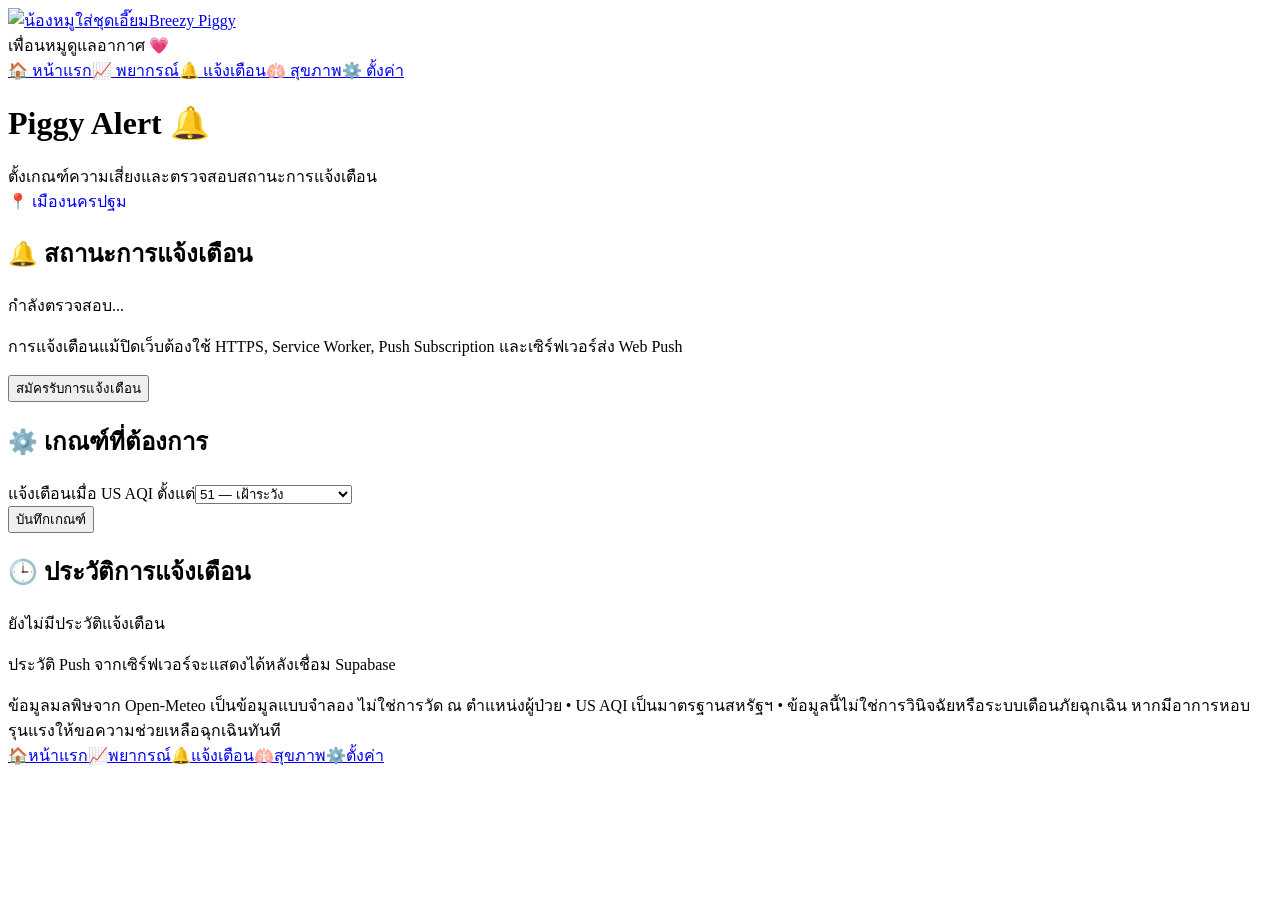
==== alerts.html @ 4f2bb0a8 "Add files via upload" ====
<!doctype html><html lang="th"><head><meta charset="utf-8"><meta name="viewport" content="width=device-width,initial-scale=1"><meta name="theme-color" content="#ffe3ef"><title>Piggy Alert 🔔 | Breezy Piggy</title><link rel="stylesheet" href="css/style.css"><link rel="manifest" href="manifest.json"></head><body data-page="alerts.html"><div class="shell"><aside class="sidebar"><a class="brand" href="index.html"><img src="assets/piggy.svg" alt="น้องหมูใส่ชุดเอี๊ยม">Breezy Piggy</a><div class="tagline">เพื่อนหมูดูแลอากาศ 💗</div><nav class="nav"><a class="" href="index.html">🏠 หน้าแรก</a><a class="" href="forecast.html">📈 พยากรณ์</a><a class="active" href="alerts.html">🔔 แจ้งเตือน</a><a class="" href="health.html">🫁 สุขภาพ</a><a class="" href="settings.html">⚙️ ตั้งค่า</a></nav></aside><main class="main"><header class="top"><div><h1>Piggy Alert 🔔</h1><div class="sub">ตั้งเกณฑ์ความเสี่ยงและตรวจสอบสถานะการแจ้งเตือน</div></div><a class="btn secondary" href="settings.html" style="text-decoration:none">📍 <span class="district-name">เมืองนครปฐม</span></a></header><div class="grid"><section class="card"><h2>🔔 สถานะการแจ้งเตือน</h2><div id="push-status" class="advice">กำลังตรวจสอบ...</div><p class="muted">การแจ้งเตือนแม้ปิดเว็บต้องใช้ HTTPS, Service Worker, Push Subscription และเซิร์ฟเวอร์ส่ง Web Push</p><button id="subscribe" class="btn">สมัครรับการแจ้งเตือน</button><p id="subscribe-message" class="muted"></p></section><section class="card"><h2>⚙️ เกณฑ์ที่ต้องการ</h2><div class="field"><label for="threshold">แจ้งเตือนเมื่อ US AQI ตั้งแต่</label><select id="threshold"><option value="51">51 — เฝ้าระวัง</option><option value="101">101 — กระทบกลุ่มเสี่ยง</option><option value="151">151 — ไม่ดีต่อสุขภาพ</option></select></div><button id="save-alert" class="btn">บันทึกเกณฑ์</button><p id="alert-message" class="muted"></p></section><section class="card full"><h2>🕒 ประวัติการแจ้งเตือน</h2><div id="alert-history" class="muted">ยังไม่มีประวัติแจ้งเตือน</div><p class="muted">ประวัติ Push จากเซิร์ฟเวอร์จะแสดงได้หลังเชื่อม Supabase</p></section></div><footer class="footer">ข้อมูลมลพิษจาก Open-Meteo เป็นข้อมูลแบบจำลอง ไม่ใช่การวัด ณ ตำแหน่งผู้ป่วย • US AQI เป็นมาตรฐานสหรัฐฯ • ข้อมูลนี้ไม่ใช่การวินิจฉัยหรือระบบเตือนภัยฉุกเฉิน หากมีอาการหอบรุนแรงให้ขอความช่วยเหลือฉุกเฉินทันที</footer></main></div><nav class="bottom"><a class="" href="index.html"><span>🏠</span>หน้าแรก</a><a class="" href="forecast.html"><span>📈</span>พยากรณ์</a><a class="active" href="alerts.html"><span>🔔</span>แจ้งเตือน</a><a class="" href="health.html"><span>🫁</span>สุขภาพ</a><a class="" href="settings.html"><span>⚙️</span>ตั้งค่า</a></nav><script src="js/api.js"></script><script src="js/app.js"></script></body></html>
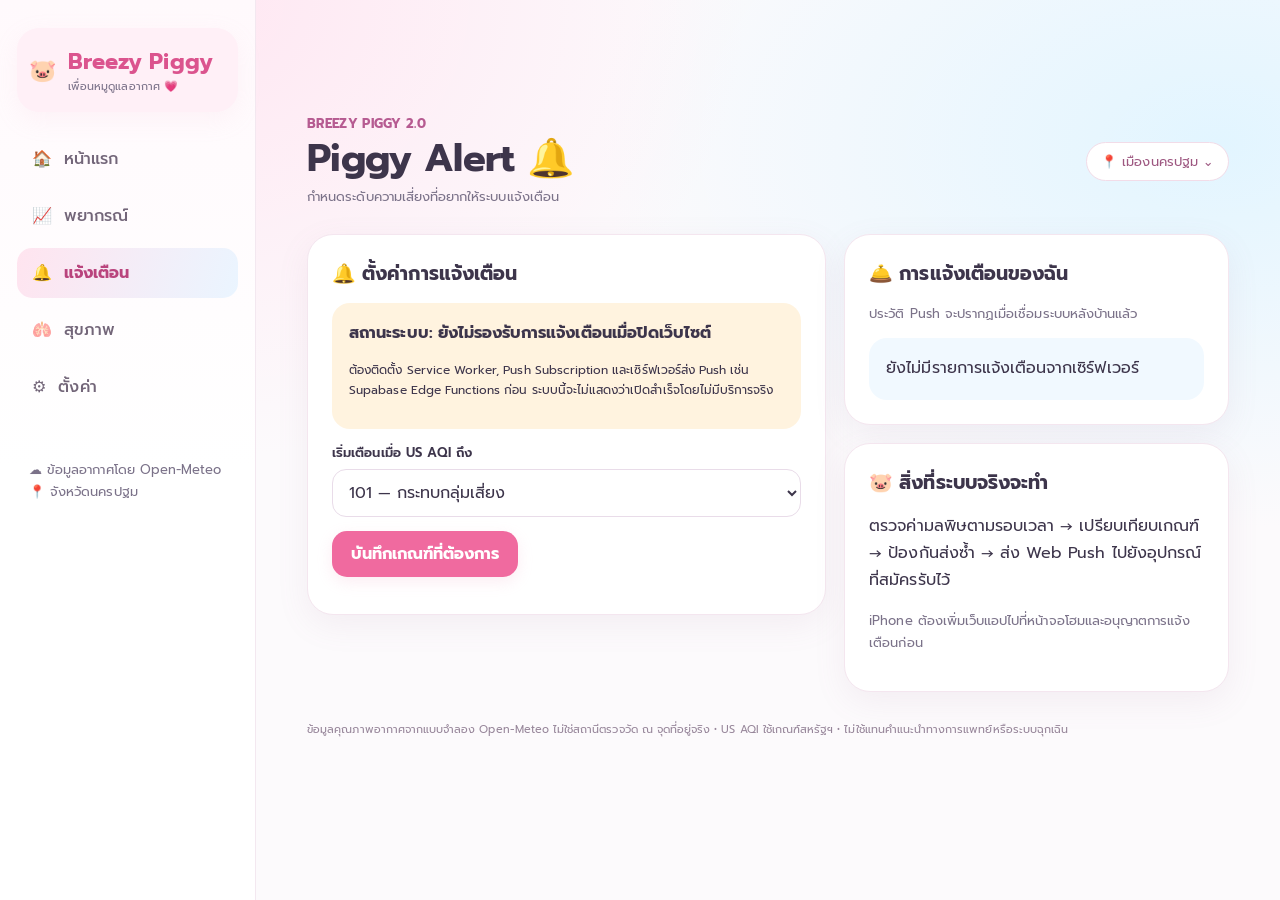
==== commit 972d3d03: "Add files via upload" ====
--- a/alerts.html
+++ b/alerts.html
@@ -1 +1,53 @@
-<!doctype html><html lang="th"><head><meta charset="utf-8"><meta name="viewport" content="width=device-width,initial-scale=1"><meta name="theme-color" content="#ffe3ef"><title>Piggy Alert 🔔 | Breezy Piggy</title><link rel="stylesheet" href="css/style.css"><link rel="manifest" href="manifest.json"></head><body data-page="alerts.html"><div class="shell"><aside class="sidebar"><a class="brand" href="index.html"><img src="assets/piggy.svg" alt="น้องหมูใส่ชุดเอี๊ยม">Breezy Piggy</a><div class="tagline">เพื่อนหมูดูแลอากาศ 💗</div><nav class="nav"><a class="" href="index.html">🏠 หน้าแรก</a><a class="" href="forecast.html">📈 พยากรณ์</a><a class="active" href="alerts.html">🔔 แจ้งเตือน</a><a class="" href="health.html">🫁 สุขภาพ</a><a class="" href="settings.html">⚙️ ตั้งค่า</a></nav></aside><main class="main"><header class="top"><div><h1>Piggy Alert 🔔</h1><div class="sub">ตั้งเกณฑ์ความเสี่ยงและตรวจสอบสถานะการแจ้งเตือน</div></div><a class="btn secondary" href="settings.html" style="text-decoration:none">📍 <span class="district-name">เมืองนครปฐม</span></a></header><div class="grid"><section class="card"><h2>🔔 สถานะการแจ้งเตือน</h2><div id="push-status" class="advice">กำลังตรวจสอบ...</div><p class="muted">การแจ้งเตือนแม้ปิดเว็บต้องใช้ HTTPS, Service Worker, Push Subscription และเซิร์ฟเวอร์ส่ง Web Push</p><button id="subscribe" class="btn">สมัครรับการแจ้งเตือน</button><p id="subscribe-message" class="muted"></p></section><section class="card"><h2>⚙️ เกณฑ์ที่ต้องการ</h2><div class="field"><label for="threshold">แจ้งเตือนเมื่อ US AQI ตั้งแต่</label><select id="threshold"><option value="51">51 — เฝ้าระวัง</option><option value="101">101 — กระทบกลุ่มเสี่ยง</option><option value="151">151 — ไม่ดีต่อสุขภาพ</option></select></div><button id="save-alert" class="btn">บันทึกเกณฑ์</button><p id="alert-message" class="muted"></p></section><section class="card full"><h2>🕒 ประวัติการแจ้งเตือน</h2><div id="alert-history" class="muted">ยังไม่มีประวัติแจ้งเตือน</div><p class="muted">ประวัติ Push จากเซิร์ฟเวอร์จะแสดงได้หลังเชื่อม Supabase</p></section></div><footer class="footer">ข้อมูลมลพิษจาก Open-Meteo เป็นข้อมูลแบบจำลอง ไม่ใช่การวัด ณ ตำแหน่งผู้ป่วย • US AQI เป็นมาตรฐานสหรัฐฯ • ข้อมูลนี้ไม่ใช่การวินิจฉัยหรือระบบเตือนภัยฉุกเฉิน หากมีอาการหอบรุนแรงให้ขอความช่วยเหลือฉุกเฉินทันที</footer></main></div><nav class="bottom"><a class="" href="index.html"><span>🏠</span>หน้าแรก</a><a class="" href="forecast.html"><span>📈</span>พยากรณ์</a><a class="active" href="alerts.html"><span>🔔</span>แจ้งเตือน</a><a class="" href="health.html"><span>🫁</span>สุขภาพ</a><a class="" href="settings.html"><span>⚙️</span>ตั้งค่า</a></nav><script src="js/api.js"></script><script src="js/app.js"></script></body></html>+<!doctype html><html lang="th"><head><meta charset="utf-8"><meta name="viewport" content="width=device-width,initial-scale=1"><meta name="theme-color" content="#fff3f8"><title>Piggy Alert 🔔 | Breezy Piggy</title><style>@import url('https://fonts.googleapis.com/css2?family=Prompt:wght@400;500;600;700&display=swap');:root{--ink:#44364b;--muted:#85768b;--pink:#f66fa5;--light:#fff3f8;--blue:#dff4ff;--border:#f1e4ec}*{box-sizing:border-box}body{margin:0;background:#fbf9fc;color:var(--ink);font-family:Prompt,system-ui,sans-serif}button,select,input,textarea{font:inherit}button{cursor:pointer}.shell{max-width:1320px;margin:auto;display:grid;grid-template-columns:245px minmax(0,1fr);min-height:100vh}.side{background:#fff;border-right:1px solid var(--border);padding:28px 16px;position:sticky;top:0;height:100vh}.logo{display:flex;gap:12px;align-items:center;padding:10px 8px 28px;color:#db548e;font-size:22px;font-weight:700}.logo small{display:block;font-size:11px;color:var(--muted);font-weight:400}.side a{display:flex;align-items:center;gap:12px;text-decoration:none;color:#736679;padding:13px 15px;border-radius:15px;margin-bottom:7px}.side a.active,.side a:hover{background:#ffebf3;color:#c74682;font-weight:600}.main{padding:34px 38px 110px;min-width:0}.top{display:flex;justify-content:space-between;align-items:center;gap:10px;margin-bottom:22px}.eyebrow{font-size:13px;color:#bb6792;font-weight:600}h1{font-size:clamp(23px,3vw,32px);margin:2px 0 4px}h2{font-size:19px;margin:0 0 15px}p{line-height:1.7}.sub{color:var(--muted);font-size:13px}.chip{background:white;border:1px solid var(--border);padding:9px 13px;border-radius:14px;color:#9d5780;font-size:13px}.grid{display:grid;grid-template-columns:1.35fr 1fr;gap:20px}.stack{display:grid;gap:20px;align-content:start}.card{background:#fff;border:1px solid var(--border);border-radius:25px;padding:23px;box-shadow:0 8px 28px #69415a0b}.hero{background:linear-gradient(125deg,#ffedf5,#e6f7ff);border:1px solid #f8dce9}.hero-content{display:flex;gap:14px;align-items:center;justify-content:space-between}.hero-content>div:first-child{flex:1}.number{font-size:clamp(52px,7vw,84px);font-weight:700;line-height:1.2}.tag{display:inline-block;padding:6px 12px;border-radius:30px;background:#fff;color:#b66a29;font-size:12px;font-weight:600}.pig{width:min(220px,42%);flex:none}.metrics{display:grid;grid-template-columns:repeat(4,1fr);gap:12px}.metric{padding:18px;border-radius:20px;background:#fff;border:1px solid var(--border)}.metric:nth-child(2){background:#f4f0ff}.metric:nth-child(3){background:#fff7e8}.metric:nth-child(4){background:#ebf7ff}.metric .label{font-size:13px;color:#756778}.metric strong{display:block;font-size:25px;margin-top:6px}.metric small{color:var(--muted);font-size:11px}.btn{border:0;border-radius:14px;padding:12px 17px;background:#f66fa5;color:white;font-weight:600}.btn.secondary{background:#ffedf5;color:#b7437b}.btn:disabled{opacity:.5}.notice{background:#f7f2ff;padding:15px;border-radius:17px}.notice.warn{background:#fff3df}.field{display:grid;gap:7px;margin:14px 0}.field label{font-weight:600;font-size:13px}.field select,.field input,.field textarea{width:100%;border:1px solid #e8dce6;background:white;border-radius:13px;padding:12px;color:var(--ink)}.field textarea{min-height:80px}.row{display:flex;align-items:center;gap:10px;flex-wrap:wrap}.between{justify-content:space-between}.muted{color:var(--muted)}.mini{font-size:12px}.forecast-days{display:grid;grid-template-columns:repeat(3,1fr);gap:12px}.day{background:#fff4f8;border-radius:17px;text-align:center;padding:15px}.day strong{display:block;font-size:26px}.symptoms{display:grid;grid-template-columns:repeat(2,1fr);gap:10px}.symptoms label{padding:14px;background:#fff5f9;border-radius:14px}.history{display:grid;gap:9px}.history-item{border:1px solid var(--border);border-radius:14px;padding:12px}.bottom{display:none}.chart{width:100%;height:auto;min-height:210px}.pill{background:#e9f9ef;color:#2c8251;border-radius:12px;padding:6px 11px;font-size:12px}.danger{color:#b83d65}.foot{color:#97869a;font-size:11px;margin-top:28px;line-height:1.8}@media(max-width:950px){.shell{grid-template-columns:1fr}.side{display:none}.main{padding:24px 16px 105px}.bottom{display:flex;position:fixed;z-index:9;bottom:12px;left:12px;right:12px;background:#fff;box-shadow:0 10px 30px #825a7930;border:1px solid var(--border);border-radius:20px;justify-content:space-around;padding:8px 3px}.bottom a{text-decoration:none;color:#8d7b91;font-size:11px;text-align:center;padding:7px 3px;min-width:18%;border-radius:13px}.bottom a.active{background:#ffebf3;color:#cb4e88}.bottom a span{display:block;font-size:20px}.grid{grid-template-columns:1fr}}@media(max-width:600px){.card{padding:17px;border-radius:21px}.metrics{grid-template-columns:repeat(2,1fr)}.hero-content{align-items:center}.pig{width:40%}.number{font-size:54px}.forecast-days{gap:6px}.day{padding:9px}.top{align-items:flex-start}}
+
+/* Breezy Piggy Delight: refreshed visual system */
+:root{--ink:#3d354b;--muted:#7b7289;--pink:#ee649b;--light:#fff5fa;--blue:#e0f5ff;--border:#f2e6ef}
+body{background:radial-gradient(ellipse at 15% 0%,#ffe7f2 0,transparent 36%),radial-gradient(ellipse at 95% 16%,#e2f5ff 0,transparent 36%),#fcfafc;letter-spacing:.05px}
+.shell{max-width:1440px;grid-template-columns:256px minmax(0,1fr)}
+.side{border-right:1px solid #f3e8f0;background:linear-gradient(180deg,#fff9fc,#fff 52%);padding:28px 17px}
+.logo{background:#fff0f7;border-radius:22px;margin-bottom:22px;padding:17px 12px;box-shadow:0 8px 25px #edb4d220}
+.side a{font-weight:500;transition:transform .2s,background .2s,color .2s}
+.side a:hover{transform:translateX(4px);background:#fff0f7}
+.side a.active{background:linear-gradient(110deg,#ffe4ef,#eaf5ff);color:#b9447d;font-weight:700}
+.main{padding:34px clamp(20px,4vw,58px) 80px;max-width:1170px;width:100%;margin:auto}
+.top{margin-bottom:26px}
+.top h1{font-size:clamp(26px,3vw,38px);letter-spacing:-.7px;line-height:1.25}
+.eyebrow{color:#b65b91;font-weight:700;letter-spacing:.3px}
+.sub{line-height:1.7}
+.card{border:1px solid #f4e6ef;background:#fff;box-shadow:0 10px 32px #9d719318;border-radius:26px;padding:24px;transition:box-shadow .22s,transform .22s}
+.card:hover{box-shadow:0 14px 35px #9d719322}
+.grid,.stack{gap:18px}
+.hero{background:linear-gradient(125deg,#ffe3ef 0%,#fff5fa 55%,#e6f5ff 100%);border:1px solid #fff;position:relative;overflow:hidden;min-height:250px}
+.hero:before{content:"";position:absolute;right:-30px;top:-60px;width:220px;height:220px;border-radius:50%;background:#ffffff55;pointer-events:none}
+.hero .eyebrow{font-size:15px;color:#a23c76}
+.hero-content{position:relative;gap:12px}
+.number{font-size:clamp(65px,8vw,98px);font-weight:700;line-height:1.2;color:#5b3d67;letter-spacing:-3px}
+.tag{font-weight:700;border-radius:999px;padding:7px 13px}
+.pig{width:min(39%,225px);max-height:235px;transform-origin:center bottom;animation:pig-bob 4s ease-in-out infinite;filter:drop-shadow(0 14px 13px #e5a2bd45)}
+@keyframes pig-bob{0%,100%{transform:translateY(0) rotate(-1deg)}50%{transform:translateY(-9px) rotate(1deg)}}
+.metrics{gap:12px}
+.metric{background:#f9f7fc;border:1px solid #f4eaf3;border-radius:20px;padding:17px;transition:transform .2s}
+.metric:hover{transform:translateY(-3px)}
+.metric:nth-child(1){background:#fff1f5}.metric:nth-child(2){background:#f0f6ff}.metric:nth-child(3){background:#fff8e9}.metric:nth-child(4){background:#effaf5}
+.metric strong{color:#43364c}
+.notice{border-radius:18px;background:#f1f9ff;padding:17px;line-height:1.7}
+.btn{background:#f06a9f;border:0;border-radius:15px;min-height:45px;padding:11px 19px;font-weight:700;box-shadow:0 5px 15px #f2a3c233;transition:transform .18s,filter .18s}
+.btn:hover{transform:translateY(-2px);filter:brightness(1.04)}.btn:active{transform:scale(.98)}
+.btn.secondary{background:#fff0f7;color:#b4497d;box-shadow:none}
+.chip{border:1px solid #f2dce8;background:#fff;border-radius:999px;padding:9px 14px;transition:background .2s}
+.chip:hover{background:#fff1f7}
+.field input,.field select,.field textarea,select,textarea{border-radius:14px;min-height:45px;border:1px solid #e9dce9;background:#fff;padding:10px 12px}
+input:focus-visible,select:focus-visible,textarea:focus-visible,a:focus-visible,button:focus-visible{outline:3px solid #8ccdf5;outline-offset:3px}
+.symptoms label{border:1px solid #f3e0ec;border-radius:17px;cursor:pointer;transition:background .2s}
+.symptoms label:hover{background:#ffeaf4}
+.day{background:linear-gradient(145deg,#fff2f8,#f4f8ff);border:1px solid #f5e4ed;border-radius:18px}
+.history-item{background:#fffbfd}
+.bottom{backdrop-filter:blur(16px)}
+.bottom a{transition:transform .2s}
+.bottom a:active{transform:scale(.95)}
+@keyframes enter{from{opacity:0;transform:translateY(12px)}to{opacity:1;transform:translateY(0)}}
+.main>.grid,.main>.stack,.main>.top{animation:enter .4s ease both}
+@media(max-width:950px){.main{padding:23px 16px 112px}.bottom{background:#fffffff0;border-radius:23px;box-shadow:0 12px 35px #8d648a30;padding:8px 4px}.bottom a.active{background:#ffe6f1;color:#a52e71}}
+@media(max-width:600px){.top h1{font-size:27px}.card{padding:19px;border-radius:23px}.hero{min-height:240px}.hero-content{gap:4px}.pig{width:43%}.number{font-size:66px}.metrics{gap:10px}.metric{padding:13px}.bottom a{font-size:10px}.bottom a span{font-size:21px}}
+@media(prefers-reduced-motion:reduce){*,*:before,*:after{animation:none!important;transition:none!important;scroll-behavior:auto!important}}
+</style><link rel="icon" href="data:image/svg+xml,%3Csvg xmlns=%27http://www.w3.org/2000/svg%27 viewBox=%270 0 100 100%27%3E%3Ctext y=%27.9em%27 font-size=%2790%27%3E🐷%3C/text%3E%3C/svg%3E"></head><body><div class="shell"><aside class="side"><div class="logo">🐷 <div>Breezy Piggy<small>เพื่อนหมูดูแลอากาศ 💗</small></div></div><nav><a class="" href="index.html"><span>🏠</span>หน้าแรก</a><a class="" href="forecast.html"><span>📈</span>พยากรณ์</a><a class="active" href="alerts.html"><span>🔔</span>แจ้งเตือน</a><a class="" href="health.html"><span>🫁</span>สุขภาพ</a><a class="" href="settings.html"><span>⚙️</span>ตั้งค่า</a></nav><div class="sub" style="margin-top:35px;padding:12px">☁️ ข้อมูลอากาศโดย Open-Meteo<br>📍 จังหวัดนครปฐม</div></aside><main class="main"><header class="top"><div><div class="eyebrow">BREEZY PIGGY 2.0</div><h1>Piggy Alert 🔔</h1><div class="sub">กำหนดระดับความเสี่ยงที่อยากให้ระบบแจ้งเตือน</div></div><a class="chip" href="settings.html" style="text-decoration:none">📍 <span id="place">นครปฐม</span> ⌄</a></header><div class="grid"><div class="stack"><section class="card"><h2>🔔 ตั้งค่าการแจ้งเตือน</h2><div class="notice warn"><b>สถานะระบบ: ยังไม่รองรับการแจ้งเตือนเมื่อปิดเว็บไซต์</b><p class="mini">ต้องติดตั้ง Service Worker, Push Subscription และเซิร์ฟเวอร์ส่ง Push เช่น Supabase Edge Functions ก่อน ระบบนี้จะไม่แสดงว่าเปิดสำเร็จโดยไม่มีบริการจริง</p></div><div class="field"><label for="threshold">เริ่มเตือนเมื่อ US AQI ถึง</label><select id="threshold"><option value="51">51 — เฝ้าระวัง</option><option value="101">101 — กระทบกลุ่มเสี่ยง</option><option value="151">151 — ไม่ดีต่อสุขภาพ</option></select></div><button class="btn" onclick="saveAlert()">บันทึกเกณฑ์ที่ต้องการ</button><p class="sub" id="saved"></p></section></div><div class="stack"><section class="card"><h2>🛎️ การแจ้งเตือนของฉัน</h2><p class="sub">ประวัติ Push จะปรากฏเมื่อเชื่อมระบบหลังบ้านแล้ว</p><div class="notice">ยังไม่มีรายการแจ้งเตือนจากเซิร์ฟเวอร์</div></section><section class="card"><h2>🐷 สิ่งที่ระบบจริงจะทำ</h2><p>ตรวจค่ามลพิษตามรอบเวลา → เปรียบเทียบเกณฑ์ → ป้องกันส่งซ้ำ → ส่ง Web Push ไปยังอุปกรณ์ที่สมัครรับไว้</p><p class="sub">iPhone ต้องเพิ่มเว็บแอปไปที่หน้าจอโฮมและอนุญาตการแจ้งเตือนก่อน</p></section></div></div><div class="foot">ข้อมูลคุณภาพอากาศจากแบบจำลอง Open-Meteo ไม่ใช่สถานีตรวจวัด ณ จุดที่อยู่จริง • US AQI ใช้เกณฑ์สหรัฐฯ • ไม่ใช้แทนคำแนะนำทางการแพทย์หรือระบบฉุกเฉิน</div></main></div><nav class="bottom"><a class="" href="index.html"><span>🏠</span>หน้าแรก</a><a class="" href="forecast.html"><span>📈</span>พยากรณ์</a><a class="active" href="alerts.html"><span>🔔</span>แจ้งเตือน</a><a class="" href="health.html"><span>🫁</span>สุขภาพ</a><a class="" href="settings.html"><span>⚙️</span>ตั้งค่า</a></nav><script>const $=id=>document.getElementById(id);const districts={"เมืองนครปฐม":[13.8196,100.0443],"กำแพงแสน":[14.004,99.989],"นครชัยศรี":[13.802,100.184],"ดอนตูม":[13.96,100.08],"บางเลน":[14.02,100.17],"สามพราน":[13.726,100.216],"พุทธมณฑล":[13.789,100.322]};const district=localStorage.getItem('bp_district')||'เมืองนครปฐม';const coord=districts[district]||districts['เมืองนครปฐม'];const store=(k,v)=>localStorage.setItem('bp_'+k,JSON.stringify(v));const read=(k,f)=>{try{return JSON.parse(localStorage.getItem('bp_'+k))??f}catch{return f}};const fmt=(n,d=0)=>n==null?'—':Number(n).toFixed(d);function risk(v){if(v==null)return ['ไม่มีข้อมูล','#8b7c90','ยังไม่สามารถประเมินคุณภาพอากาศได้'];if(v<=50)return ['อากาศดี','#21834e','คุณภาพอากาศอยู่ในเกณฑ์ดี หากมีอาการให้ปฏิบัติตามแผนรักษา'];if(v<=100)return ['ปานกลาง','#a17815','ผู้ป่วยที่ไวต่อมลพิษควรสังเกตอาการ'];if(v<=150)return ['กระทบกลุ่มเสี่ยง','#c16d17','ลดกิจกรรมกลางแจ้งที่ใช้แรงมากหรือเป็นเวลานาน'];if(v<=200)return ['ไม่ดีต่อสุขภาพ','#c64a50','หลีกเลี่ยงกิจกรรมกลางแจ้งที่ใช้แรงมาก'];return ['อันตรายต่อสุขภาพ','#9e305b','หลีกเลี่ยงการสัมผัสมลพิษและปฏิบัติตามแผนแพทย์']}async function air(){let url=`https://air-quality-api.open-meteo.com/v1/air-quality?latitude=${coord[0]}&longitude=${coord[1]}&current=pm2_5,pm10,us_aqi,uv_index,ozone&hourly=pm2_5,us_aqi&timezone=Asia%2FBangkok&past_days=1&forecast_days=3`;let r=await fetch(url);if(!r.ok)throw Error('API HTTP '+r.status);return r.json()}function loadError(e){if($('load-error'))$('load-error').textContent='โหลดข้อมูลไม่สำเร็จ: '+e.message+' กรุณาลองใหม่หรือเช็กอินเทอร์เน็ต'}function chart(times,values){let valid=times.map((t,i)=>({t,v:values[i]})).filter(x=>x.v!=null);if(!valid.length)return '<p>ยังไม่มีข้อมูลกราฟ</p>';let max=Math.max(20,...valid.map(x=>x.v))*1.15;let w=690,h=245,coords=valid.map((x,i)=>[40+i*620/Math.max(1,valid.length-1),205-x.v/max*175]);let path=coords.map((p,i)=>(i?'L':'M')+p.join(' ')).join(' ');let grid=[0,1,2,3,4].map(i=>`<line x1="40" y1="${205-i*43.75}" x2="660" y2="${205-i*43.75}" stroke="#eee4ec"/><text x="5" y="${210-i*43.75}" font-size="12" fill="#87758b">${Math.round(max*i/4)}</text>`).join('');let ticks=[0,Math.floor((valid.length-1)/2),valid.length-1].map(i=>`<text x="${coords[i][0]}" y="232" text-anchor="middle" font-size="12" fill="#87758b">${valid[i].t.slice(5,16).replace('T',' ')}</text>`).join('');return `<svg class="chart" viewBox="0 0 ${w} ${h}" aria-label="กราฟ PM2.5"><path d="${grid}"/>${grid}<path d="${path}" stroke="#f66fa5" stroke-width="3.5" fill="none" stroke-linecap="round"/>${ticks}</svg>`};$('place').textContent=district;$('threshold').value=read('threshold',101);function saveAlert(){store('threshold',Number($('threshold').value));$('saved').textContent='บันทึกเกณฑ์แล้ว (ยังไม่เปิด Push เบื้องหลัง)'}</script></body></html>
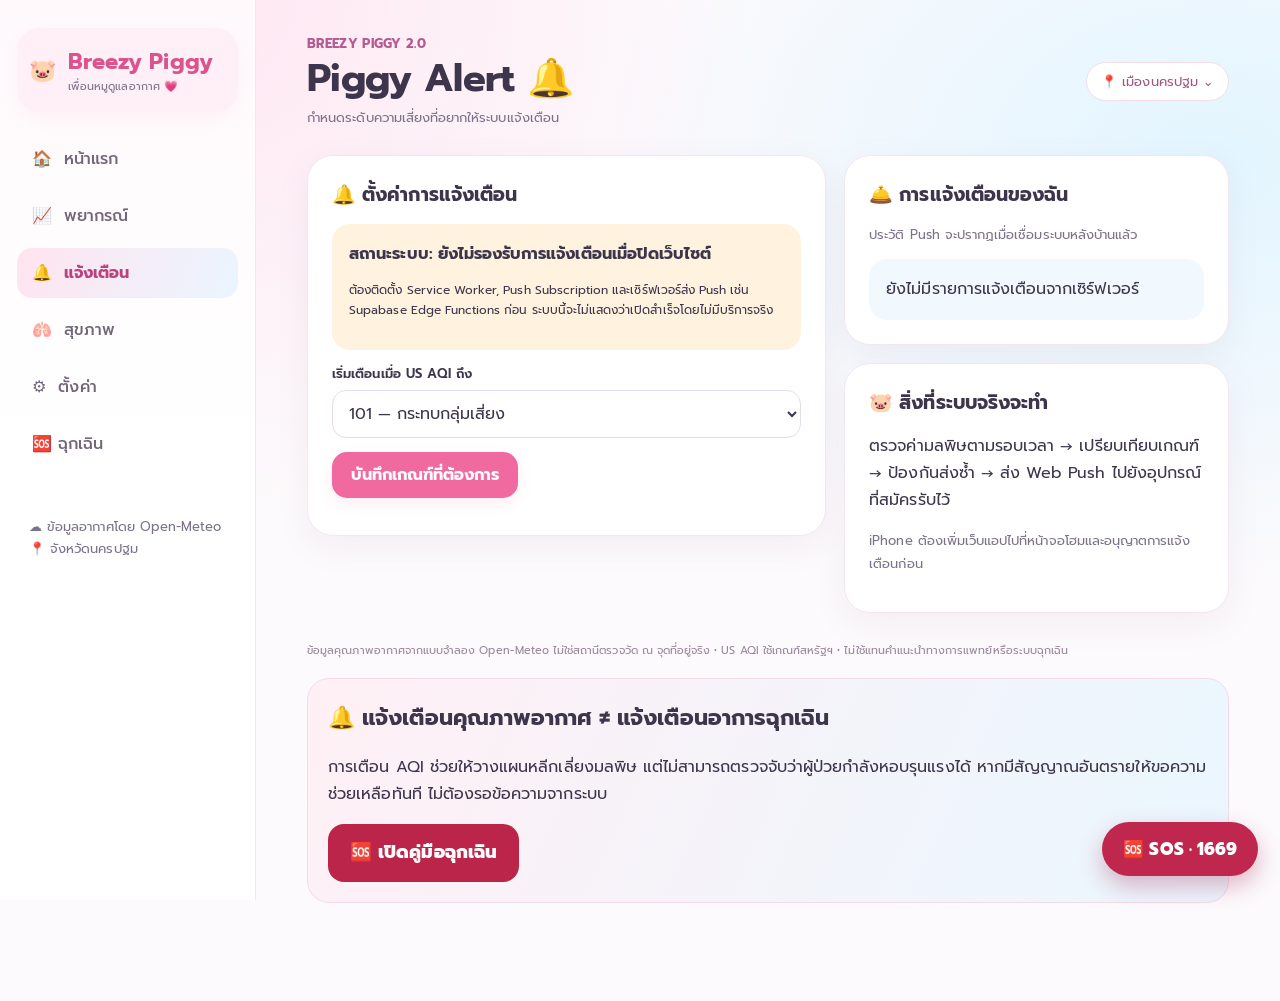
==== commit 8145a25f: "Add files via upload" ====
--- a/alerts.html
+++ b/alerts.html
@@ -1,4 +1,5 @@
-<!doctype html><html lang="th"><head><meta charset="utf-8"><meta name="viewport" content="width=device-width,initial-scale=1"><meta name="theme-color" content="#fff3f8"><title>Piggy Alert 🔔 | Breezy Piggy</title><style>@import url('https://fonts.googleapis.com/css2?family=Prompt:wght@400;500;600;700&display=swap');:root{--ink:#44364b;--muted:#85768b;--pink:#f66fa5;--light:#fff3f8;--blue:#dff4ff;--border:#f1e4ec}*{box-sizing:border-box}body{margin:0;background:#fbf9fc;color:var(--ink);font-family:Prompt,system-ui,sans-serif}button,select,input,textarea{font:inherit}button{cursor:pointer}.shell{max-width:1320px;margin:auto;display:grid;grid-template-columns:245px minmax(0,1fr);min-height:100vh}.side{background:#fff;border-right:1px solid var(--border);padding:28px 16px;position:sticky;top:0;height:100vh}.logo{display:flex;gap:12px;align-items:center;padding:10px 8px 28px;color:#db548e;font-size:22px;font-weight:700}.logo small{display:block;font-size:11px;color:var(--muted);font-weight:400}.side a{display:flex;align-items:center;gap:12px;text-decoration:none;color:#736679;padding:13px 15px;border-radius:15px;margin-bottom:7px}.side a.active,.side a:hover{background:#ffebf3;color:#c74682;font-weight:600}.main{padding:34px 38px 110px;min-width:0}.top{display:flex;justify-content:space-between;align-items:center;gap:10px;margin-bottom:22px}.eyebrow{font-size:13px;color:#bb6792;font-weight:600}h1{font-size:clamp(23px,3vw,32px);margin:2px 0 4px}h2{font-size:19px;margin:0 0 15px}p{line-height:1.7}.sub{color:var(--muted);font-size:13px}.chip{background:white;border:1px solid var(--border);padding:9px 13px;border-radius:14px;color:#9d5780;font-size:13px}.grid{display:grid;grid-template-columns:1.35fr 1fr;gap:20px}.stack{display:grid;gap:20px;align-content:start}.card{background:#fff;border:1px solid var(--border);border-radius:25px;padding:23px;box-shadow:0 8px 28px #69415a0b}.hero{background:linear-gradient(125deg,#ffedf5,#e6f7ff);border:1px solid #f8dce9}.hero-content{display:flex;gap:14px;align-items:center;justify-content:space-between}.hero-content>div:first-child{flex:1}.number{font-size:clamp(52px,7vw,84px);font-weight:700;line-height:1.2}.tag{display:inline-block;padding:6px 12px;border-radius:30px;background:#fff;color:#b66a29;font-size:12px;font-weight:600}.pig{width:min(220px,42%);flex:none}.metrics{display:grid;grid-template-columns:repeat(4,1fr);gap:12px}.metric{padding:18px;border-radius:20px;background:#fff;border:1px solid var(--border)}.metric:nth-child(2){background:#f4f0ff}.metric:nth-child(3){background:#fff7e8}.metric:nth-child(4){background:#ebf7ff}.metric .label{font-size:13px;color:#756778}.metric strong{display:block;font-size:25px;margin-top:6px}.metric small{color:var(--muted);font-size:11px}.btn{border:0;border-radius:14px;padding:12px 17px;background:#f66fa5;color:white;font-weight:600}.btn.secondary{background:#ffedf5;color:#b7437b}.btn:disabled{opacity:.5}.notice{background:#f7f2ff;padding:15px;border-radius:17px}.notice.warn{background:#fff3df}.field{display:grid;gap:7px;margin:14px 0}.field label{font-weight:600;font-size:13px}.field select,.field input,.field textarea{width:100%;border:1px solid #e8dce6;background:white;border-radius:13px;padding:12px;color:var(--ink)}.field textarea{min-height:80px}.row{display:flex;align-items:center;gap:10px;flex-wrap:wrap}.between{justify-content:space-between}.muted{color:var(--muted)}.mini{font-size:12px}.forecast-days{display:grid;grid-template-columns:repeat(3,1fr);gap:12px}.day{background:#fff4f8;border-radius:17px;text-align:center;padding:15px}.day strong{display:block;font-size:26px}.symptoms{display:grid;grid-template-columns:repeat(2,1fr);gap:10px}.symptoms label{padding:14px;background:#fff5f9;border-radius:14px}.history{display:grid;gap:9px}.history-item{border:1px solid var(--border);border-radius:14px;padding:12px}.bottom{display:none}.chart{width:100%;height:auto;min-height:210px}.pill{background:#e9f9ef;color:#2c8251;border-radius:12px;padding:6px 11px;font-size:12px}.danger{color:#b83d65}.foot{color:#97869a;font-size:11px;margin-top:28px;line-height:1.8}@media(max-width:950px){.shell{grid-template-columns:1fr}.side{display:none}.main{padding:24px 16px 105px}.bottom{display:flex;position:fixed;z-index:9;bottom:12px;left:12px;right:12px;background:#fff;box-shadow:0 10px 30px #825a7930;border:1px solid var(--border);border-radius:20px;justify-content:space-around;padding:8px 3px}.bottom a{text-decoration:none;color:#8d7b91;font-size:11px;text-align:center;padding:7px 3px;min-width:18%;border-radius:13px}.bottom a.active{background:#ffebf3;color:#cb4e88}.bottom a span{display:block;font-size:20px}.grid{grid-template-columns:1fr}}@media(max-width:600px){.card{padding:17px;border-radius:21px}.metrics{grid-template-columns:repeat(2,1fr)}.hero-content{align-items:center}.pig{width:40%}.number{font-size:54px}.forecast-days{gap:6px}.day{padding:9px}.top{align-items:flex-start}}
+<!DOCTYPE html>
+<html lang="th"><head><meta charset="utf-8"/><meta content="width=device-width,initial-scale=1" name="viewport"/><meta content="#fff3f8" name="theme-color"/><title>Piggy Alert 🔔 | Breezy Piggy</title><style>@import url('https://fonts.googleapis.com/css2?family=Prompt:wght@400;500;600;700&display=swap');:root{--ink:#44364b;--muted:#85768b;--pink:#f66fa5;--light:#fff3f8;--blue:#dff4ff;--border:#f1e4ec}*{box-sizing:border-box}body{margin:0;background:#fbf9fc;color:var(--ink);font-family:Prompt,system-ui,sans-serif}button,select,input,textarea{font:inherit}button{cursor:pointer}.shell{max-width:1320px;margin:auto;display:grid;grid-template-columns:245px minmax(0,1fr);min-height:100vh}.side{background:#fff;border-right:1px solid var(--border);padding:28px 16px;position:sticky;top:0;height:100vh}.logo{display:flex;gap:12px;align-items:center;padding:10px 8px 28px;color:#db548e;font-size:22px;font-weight:700}.logo small{display:block;font-size:11px;color:var(--muted);font-weight:400}.side a{display:flex;align-items:center;gap:12px;text-decoration:none;color:#736679;padding:13px 15px;border-radius:15px;margin-bottom:7px}.side a.active,.side a:hover{background:#ffebf3;color:#c74682;font-weight:600}.main{padding:34px 38px 110px;min-width:0}.top{display:flex;justify-content:space-between;align-items:center;gap:10px;margin-bottom:22px}.eyebrow{font-size:13px;color:#bb6792;font-weight:600}h1{font-size:clamp(23px,3vw,32px);margin:2px 0 4px}h2{font-size:19px;margin:0 0 15px}p{line-height:1.7}.sub{color:var(--muted);font-size:13px}.chip{background:white;border:1px solid var(--border);padding:9px 13px;border-radius:14px;color:#9d5780;font-size:13px}.grid{display:grid;grid-template-columns:1.35fr 1fr;gap:20px}.stack{display:grid;gap:20px;align-content:start}.card{background:#fff;border:1px solid var(--border);border-radius:25px;padding:23px;box-shadow:0 8px 28px #69415a0b}.hero{background:linear-gradient(125deg,#ffedf5,#e6f7ff);border:1px solid #f8dce9}.hero-content{display:flex;gap:14px;align-items:center;justify-content:space-between}.hero-content>div:first-child{flex:1}.number{font-size:clamp(52px,7vw,84px);font-weight:700;line-height:1.2}.tag{display:inline-block;padding:6px 12px;border-radius:30px;background:#fff;color:#b66a29;font-size:12px;font-weight:600}.pig{width:min(220px,42%);flex:none}.metrics{display:grid;grid-template-columns:repeat(4,1fr);gap:12px}.metric{padding:18px;border-radius:20px;background:#fff;border:1px solid var(--border)}.metric:nth-child(2){background:#f4f0ff}.metric:nth-child(3){background:#fff7e8}.metric:nth-child(4){background:#ebf7ff}.metric .label{font-size:13px;color:#756778}.metric strong{display:block;font-size:25px;margin-top:6px}.metric small{color:var(--muted);font-size:11px}.btn{border:0;border-radius:14px;padding:12px 17px;background:#f66fa5;color:white;font-weight:600}.btn.secondary{background:#ffedf5;color:#b7437b}.btn:disabled{opacity:.5}.notice{background:#f7f2ff;padding:15px;border-radius:17px}.notice.warn{background:#fff3df}.field{display:grid;gap:7px;margin:14px 0}.field label{font-weight:600;font-size:13px}.field select,.field input,.field textarea{width:100%;border:1px solid #e8dce6;background:white;border-radius:13px;padding:12px;color:var(--ink)}.field textarea{min-height:80px}.row{display:flex;align-items:center;gap:10px;flex-wrap:wrap}.between{justify-content:space-between}.muted{color:var(--muted)}.mini{font-size:12px}.forecast-days{display:grid;grid-template-columns:repeat(3,1fr);gap:12px}.day{background:#fff4f8;border-radius:17px;text-align:center;padding:15px}.day strong{display:block;font-size:26px}.symptoms{display:grid;grid-template-columns:repeat(2,1fr);gap:10px}.symptoms label{padding:14px;background:#fff5f9;border-radius:14px}.history{display:grid;gap:9px}.history-item{border:1px solid var(--border);border-radius:14px;padding:12px}.bottom{display:none}.chart{width:100%;height:auto;min-height:210px}.pill{background:#e9f9ef;color:#2c8251;border-radius:12px;padding:6px 11px;font-size:12px}.danger{color:#b83d65}.foot{color:#97869a;font-size:11px;margin-top:28px;line-height:1.8}@media(max-width:950px){.shell{grid-template-columns:1fr}.side{display:none}.main{padding:24px 16px 105px}.bottom{display:flex;position:fixed;z-index:9;bottom:12px;left:12px;right:12px;background:#fff;box-shadow:0 10px 30px #825a7930;border:1px solid var(--border);border-radius:20px;justify-content:space-around;padding:8px 3px}.bottom a{text-decoration:none;color:#8d7b91;font-size:11px;text-align:center;padding:7px 3px;min-width:18%;border-radius:13px}.bottom a.active{background:#ffebf3;color:#cb4e88}.bottom a span{display:block;font-size:20px}.grid{grid-template-columns:1fr}}@media(max-width:600px){.card{padding:17px;border-radius:21px}.metrics{grid-template-columns:repeat(2,1fr)}.hero-content{align-items:center}.pig{width:40%}.number{font-size:54px}.forecast-days{gap:6px}.day{padding:9px}.top{align-items:flex-start}}
 
 /* Breezy Piggy Delight: refreshed visual system */
 :root{--ink:#3d354b;--muted:#7b7289;--pink:#ee649b;--light:#fff5fa;--blue:#e0f5ff;--border:#f2e6ef}
@@ -50,4 +51,30 @@
 @media(max-width:950px){.main{padding:23px 16px 112px}.bottom{background:#fffffff0;border-radius:23px;box-shadow:0 12px 35px #8d648a30;padding:8px 4px}.bottom a.active{background:#ffe6f1;color:#a52e71}}
 @media(max-width:600px){.top h1{font-size:27px}.card{padding:19px;border-radius:23px}.hero{min-height:240px}.hero-content{gap:4px}.pig{width:43%}.number{font-size:66px}.metrics{gap:10px}.metric{padding:13px}.bottom a{font-size:10px}.bottom a span{font-size:21px}}
 @media(prefers-reduced-motion:reduce){*,*:before,*:after{animation:none!important;transition:none!important;scroll-behavior:auto!important}}
-</style><link rel="icon" href="data:image/svg+xml,%3Csvg xmlns=%27http://www.w3.org/2000/svg%27 viewBox=%270 0 100 100%27%3E%3Ctext y=%27.9em%27 font-size=%2790%27%3E🐷%3C/text%3E%3C/svg%3E"></head><body><div class="shell"><aside class="side"><div class="logo">🐷 <div>Breezy Piggy<small>เพื่อนหมูดูแลอากาศ 💗</small></div></div><nav><a class="" href="index.html"><span>🏠</span>หน้าแรก</a><a class="" href="forecast.html"><span>📈</span>พยากรณ์</a><a class="active" href="alerts.html"><span>🔔</span>แจ้งเตือน</a><a class="" href="health.html"><span>🫁</span>สุขภาพ</a><a class="" href="settings.html"><span>⚙️</span>ตั้งค่า</a></nav><div class="sub" style="margin-top:35px;padding:12px">☁️ ข้อมูลอากาศโดย Open-Meteo<br>📍 จังหวัดนครปฐม</div></aside><main class="main"><header class="top"><div><div class="eyebrow">BREEZY PIGGY 2.0</div><h1>Piggy Alert 🔔</h1><div class="sub">กำหนดระดับความเสี่ยงที่อยากให้ระบบแจ้งเตือน</div></div><a class="chip" href="settings.html" style="text-decoration:none">📍 <span id="place">นครปฐม</span> ⌄</a></header><div class="grid"><div class="stack"><section class="card"><h2>🔔 ตั้งค่าการแจ้งเตือน</h2><div class="notice warn"><b>สถานะระบบ: ยังไม่รองรับการแจ้งเตือนเมื่อปิดเว็บไซต์</b><p class="mini">ต้องติดตั้ง Service Worker, Push Subscription และเซิร์ฟเวอร์ส่ง Push เช่น Supabase Edge Functions ก่อน ระบบนี้จะไม่แสดงว่าเปิดสำเร็จโดยไม่มีบริการจริง</p></div><div class="field"><label for="threshold">เริ่มเตือนเมื่อ US AQI ถึง</label><select id="threshold"><option value="51">51 — เฝ้าระวัง</option><option value="101">101 — กระทบกลุ่มเสี่ยง</option><option value="151">151 — ไม่ดีต่อสุขภาพ</option></select></div><button class="btn" onclick="saveAlert()">บันทึกเกณฑ์ที่ต้องการ</button><p class="sub" id="saved"></p></section></div><div class="stack"><section class="card"><h2>🛎️ การแจ้งเตือนของฉัน</h2><p class="sub">ประวัติ Push จะปรากฏเมื่อเชื่อมระบบหลังบ้านแล้ว</p><div class="notice">ยังไม่มีรายการแจ้งเตือนจากเซิร์ฟเวอร์</div></section><section class="card"><h2>🐷 สิ่งที่ระบบจริงจะทำ</h2><p>ตรวจค่ามลพิษตามรอบเวลา → เปรียบเทียบเกณฑ์ → ป้องกันส่งซ้ำ → ส่ง Web Push ไปยังอุปกรณ์ที่สมัครรับไว้</p><p class="sub">iPhone ต้องเพิ่มเว็บแอปไปที่หน้าจอโฮมและอนุญาตการแจ้งเตือนก่อน</p></section></div></div><div class="foot">ข้อมูลคุณภาพอากาศจากแบบจำลอง Open-Meteo ไม่ใช่สถานีตรวจวัด ณ จุดที่อยู่จริง • US AQI ใช้เกณฑ์สหรัฐฯ • ไม่ใช้แทนคำแนะนำทางการแพทย์หรือระบบฉุกเฉิน</div></main></div><nav class="bottom"><a class="" href="index.html"><span>🏠</span>หน้าแรก</a><a class="" href="forecast.html"><span>📈</span>พยากรณ์</a><a class="active" href="alerts.html"><span>🔔</span>แจ้งเตือน</a><a class="" href="health.html"><span>🫁</span>สุขภาพ</a><a class="" href="settings.html"><span>⚙️</span>ตั้งค่า</a></nav><script>const $=id=>document.getElementById(id);const districts={"เมืองนครปฐม":[13.8196,100.0443],"กำแพงแสน":[14.004,99.989],"นครชัยศรี":[13.802,100.184],"ดอนตูม":[13.96,100.08],"บางเลน":[14.02,100.17],"สามพราน":[13.726,100.216],"พุทธมณฑล":[13.789,100.322]};const district=localStorage.getItem('bp_district')||'เมืองนครปฐม';const coord=districts[district]||districts['เมืองนครปฐม'];const store=(k,v)=>localStorage.setItem('bp_'+k,JSON.stringify(v));const read=(k,f)=>{try{return JSON.parse(localStorage.getItem('bp_'+k))??f}catch{return f}};const fmt=(n,d=0)=>n==null?'—':Number(n).toFixed(d);function risk(v){if(v==null)return ['ไม่มีข้อมูล','#8b7c90','ยังไม่สามารถประเมินคุณภาพอากาศได้'];if(v<=50)return ['อากาศดี','#21834e','คุณภาพอากาศอยู่ในเกณฑ์ดี หากมีอาการให้ปฏิบัติตามแผนรักษา'];if(v<=100)return ['ปานกลาง','#a17815','ผู้ป่วยที่ไวต่อมลพิษควรสังเกตอาการ'];if(v<=150)return ['กระทบกลุ่มเสี่ยง','#c16d17','ลดกิจกรรมกลางแจ้งที่ใช้แรงมากหรือเป็นเวลานาน'];if(v<=200)return ['ไม่ดีต่อสุขภาพ','#c64a50','หลีกเลี่ยงกิจกรรมกลางแจ้งที่ใช้แรงมาก'];return ['อันตรายต่อสุขภาพ','#9e305b','หลีกเลี่ยงการสัมผัสมลพิษและปฏิบัติตามแผนแพทย์']}async function air(){let url=`https://air-quality-api.open-meteo.com/v1/air-quality?latitude=${coord[0]}&longitude=${coord[1]}&current=pm2_5,pm10,us_aqi,uv_index,ozone&hourly=pm2_5,us_aqi&timezone=Asia%2FBangkok&past_days=1&forecast_days=3`;let r=await fetch(url);if(!r.ok)throw Error('API HTTP '+r.status);return r.json()}function loadError(e){if($('load-error'))$('load-error').textContent='โหลดข้อมูลไม่สำเร็จ: '+e.message+' กรุณาลองใหม่หรือเช็กอินเทอร์เน็ต'}function chart(times,values){let valid=times.map((t,i)=>({t,v:values[i]})).filter(x=>x.v!=null);if(!valid.length)return '<p>ยังไม่มีข้อมูลกราฟ</p>';let max=Math.max(20,...valid.map(x=>x.v))*1.15;let w=690,h=245,coords=valid.map((x,i)=>[40+i*620/Math.max(1,valid.length-1),205-x.v/max*175]);let path=coords.map((p,i)=>(i?'L':'M')+p.join(' ')).join(' ');let grid=[0,1,2,3,4].map(i=>`<line x1="40" y1="${205-i*43.75}" x2="660" y2="${205-i*43.75}" stroke="#eee4ec"/><text x="5" y="${210-i*43.75}" font-size="12" fill="#87758b">${Math.round(max*i/4)}</text>`).join('');let ticks=[0,Math.floor((valid.length-1)/2),valid.length-1].map(i=>`<text x="${coords[i][0]}" y="232" text-anchor="middle" font-size="12" fill="#87758b">${valid[i].t.slice(5,16).replace('T',' ')}</text>`).join('');return `<svg class="chart" viewBox="0 0 ${w} ${h}" aria-label="กราฟ PM2.5"><path d="${grid}"/>${grid}<path d="${path}" stroke="#f66fa5" stroke-width="3.5" fill="none" stroke-linecap="round"/>${ticks}</svg>`};$('place').textContent=district;$('threshold').value=read('threshold',101);function saveAlert(){store('threshold',Number($('threshold').value));$('saved').textContent='บันทึกเกณฑ์แล้ว (ยังไม่เปิด Push เบื้องหลัง)'}</script></body></html>+
+/* Care Plus additions */
+.sos-float{position:fixed;right:22px;bottom:24px;z-index:1000;background:#bf274e;color:#fff;text-decoration:none;border-radius:999px;padding:14px 21px;font-weight:800;box-shadow:0 10px 25px #a92b5155;display:flex;gap:9px;align-items:center;font-size:17px;transition:transform .2s}
+.sos-float:hover{transform:translateY(-3px);background:#a71e42}
+.care-banner{background:linear-gradient(115deg,#fff0f5,#eaf7ff);border:1px solid #f5dbe8;border-radius:22px;padding:20px;margin:18px 0;line-height:1.75}
+.care-banner h2{margin:0 0 8px;font-size:22px}
+.care-grid{display:grid;grid-template-columns:repeat(2,minmax(0,1fr));gap:15px;margin:18px 0}
+.care-tile{background:white;border:1px solid #f1e3ee;border-radius:22px;padding:20px;box-shadow:0 8px 22px #b6849b12;line-height:1.75}
+.care-tile h2,.care-tile h3{margin:0 0 10px;font-size:20px;color:#563c60}
+.care-tile ul,.care-tile ol{padding-left:23px;margin:10px 0}
+.care-tile li{margin-bottom:9px}
+.care-wide{grid-column:1/-1}
+.care-emergency{background:#fff2f3;border:2px solid #efb4c2}
+.care-warning{background:#fff9ec;border:1px solid #f2dda4}
+.care-tile details{border-top:1px solid #eadfea;padding:12px 0}
+.care-tile summary{cursor:pointer;font-weight:700}
+.care-tile p{margin:9px 0}
+.care-actions{display:flex;flex-wrap:wrap;gap:10px;margin:14px 0}
+.care-call{display:inline-flex;align-items:center;justify-content:center;text-decoration:none;background:#bb2549;color:white;border-radius:16px;padding:13px 22px;font-size:18px;font-weight:800;min-height:52px}
+.care-link{display:inline-flex;align-items:center;text-decoration:none;border:1px solid #eacbdc;color:#9d3c73;border-radius:16px;padding:12px 17px;font-weight:700}
+.care-muted{color:#6b6172;font-size:14px;line-height:1.7}
+.care-steps{counter-reset:care;list-style:none;padding:0!important}
+.care-steps li{counter-increment:care;position:relative;padding-left:43px;min-height:34px}
+.care-steps li:before{content:counter(care);position:absolute;left:0;top:0;background:#ffe1ed;color:#a9366f;border-radius:50%;width:30px;height:30px;display:grid;place-items:center;font-weight:800}
+@media(max-width:750px){.care-grid{grid-template-columns:1fr}.care-wide{grid-column:auto}.sos-float{right:14px;bottom:90px;padding:12px 16px;font-size:15px}.care-tile{padding:17px}}
+@media(prefers-reduced-motion:reduce){.sos-float{transition:none}}
+</style><link href="data:image/svg+xml,%3Csvg xmlns=%27http://www.w3.org/2000/svg%27 viewBox=%270 0 100 100%27%3E%3Ctext y=%27.9em%27 font-size=%2790%27%3E🐷%3C/text%3E%3C/svg%3E" rel="icon"/></head><body><div class="shell"><aside class="side"><div class="logo">🐷 <div>Breezy Piggy<small>เพื่อนหมูดูแลอากาศ 💗</small></div></div><nav><a class="" href="index.html"><span>🏠</span>หน้าแรก</a><a class="" href="forecast.html"><span>📈</span>พยากรณ์</a><a class="active" href="alerts.html"><span>🔔</span>แจ้งเตือน</a><a class="" href="health.html"><span>🫁</span>สุขภาพ</a><a class="" href="settings.html"><span>⚙️</span>ตั้งค่า</a><a href="emergency.html">🆘 ฉุกเฉิน</a></nav><div class="sub" style="margin-top:35px;padding:12px">☁️ ข้อมูลอากาศโดย Open-Meteo<br/>📍 จังหวัดนครปฐม</div></aside><main class="main"><header class="top"><div><div class="eyebrow">BREEZY PIGGY 2.0</div><h1>Piggy Alert 🔔</h1><div class="sub">กำหนดระดับความเสี่ยงที่อยากให้ระบบแจ้งเตือน</div></div><a class="chip" href="settings.html" style="text-decoration:none">📍 <span id="place">นครปฐม</span> ⌄</a></header><div class="grid"><div class="stack"><section class="card"><h2>🔔 ตั้งค่าการแจ้งเตือน</h2><div class="notice warn"><b>สถานะระบบ: ยังไม่รองรับการแจ้งเตือนเมื่อปิดเว็บไซต์</b><p class="mini">ต้องติดตั้ง Service Worker, Push Subscription และเซิร์ฟเวอร์ส่ง Push เช่น Supabase Edge Functions ก่อน ระบบนี้จะไม่แสดงว่าเปิดสำเร็จโดยไม่มีบริการจริง</p></div><div class="field"><label for="threshold">เริ่มเตือนเมื่อ US AQI ถึง</label><select id="threshold"><option value="51">51 — เฝ้าระวัง</option><option value="101">101 — กระทบกลุ่มเสี่ยง</option><option value="151">151 — ไม่ดีต่อสุขภาพ</option></select></div><button class="btn" onclick="saveAlert()">บันทึกเกณฑ์ที่ต้องการ</button><p class="sub" id="saved"></p></section></div><div class="stack"><section class="card"><h2>🛎️ การแจ้งเตือนของฉัน</h2><p class="sub">ประวัติ Push จะปรากฏเมื่อเชื่อมระบบหลังบ้านแล้ว</p><div class="notice">ยังไม่มีรายการแจ้งเตือนจากเซิร์ฟเวอร์</div></section><section class="card"><h2>🐷 สิ่งที่ระบบจริงจะทำ</h2><p>ตรวจค่ามลพิษตามรอบเวลา → เปรียบเทียบเกณฑ์ → ป้องกันส่งซ้ำ → ส่ง Web Push ไปยังอุปกรณ์ที่สมัครรับไว้</p><p class="sub">iPhone ต้องเพิ่มเว็บแอปไปที่หน้าจอโฮมและอนุญาตการแจ้งเตือนก่อน</p></section></div></div><div class="foot">ข้อมูลคุณภาพอากาศจากแบบจำลอง Open-Meteo ไม่ใช่สถานีตรวจวัด ณ จุดที่อยู่จริง • US AQI ใช้เกณฑ์สหรัฐฯ • ไม่ใช้แทนคำแนะนำทางการแพทย์หรือระบบฉุกเฉิน</div><div class="care-banner"><h2>🔔 แจ้งเตือนคุณภาพอากาศ ≠ แจ้งเตือนอาการฉุกเฉิน</h2><p>การเตือน AQI ช่วยให้วางแผนหลีกเลี่ยงมลพิษ แต่ไม่สามารถตรวจจับว่าผู้ป่วยกำลังหอบรุนแรงได้ หากมีสัญญาณอันตรายให้ขอความช่วยเหลือทันที ไม่ต้องรอข้อความจากระบบ</p><a class="care-call" href="emergency.html">🆘 เปิดคู่มือฉุกเฉิน</a></div></main></div><nav class="bottom"><a class="" href="index.html"><span>🏠</span>หน้าแรก</a><a class="" href="forecast.html"><span>📈</span>พยากรณ์</a><a class="active" href="alerts.html"><span>🔔</span>แจ้งเตือน</a><a class="" href="health.html"><span>🫁</span>สุขภาพ</a><a class="" href="settings.html"><span>⚙️</span>ตั้งค่า</a><a href="emergency.html">🆘 ฉุกเฉิน</a></nav><script>const $=id=>document.getElementById(id);const districts={"เมืองนครปฐม":[13.8196,100.0443],"กำแพงแสน":[14.004,99.989],"นครชัยศรี":[13.802,100.184],"ดอนตูม":[13.96,100.08],"บางเลน":[14.02,100.17],"สามพราน":[13.726,100.216],"พุทธมณฑล":[13.789,100.322]};const district=localStorage.getItem('bp_district')||'เมืองนครปฐม';const coord=districts[district]||districts['เมืองนครปฐม'];const store=(k,v)=>localStorage.setItem('bp_'+k,JSON.stringify(v));const read=(k,f)=>{try{return JSON.parse(localStorage.getItem('bp_'+k))??f}catch{return f}};const fmt=(n,d=0)=>n==null?'—':Number(n).toFixed(d);function risk(v){if(v==null)return ['ไม่มีข้อมูล','#8b7c90','ยังไม่สามารถประเมินคุณภาพอากาศได้'];if(v<=50)return ['อากาศดี','#21834e','คุณภาพอากาศอยู่ในเกณฑ์ดี หากมีอาการให้ปฏิบัติตามแผนรักษา'];if(v<=100)return ['ปานกลาง','#a17815','ผู้ป่วยที่ไวต่อมลพิษควรสังเกตอาการ'];if(v<=150)return ['กระทบกลุ่มเสี่ยง','#c16d17','ลดกิจกรรมกลางแจ้งที่ใช้แรงมากหรือเป็นเวลานาน'];if(v<=200)return ['ไม่ดีต่อสุขภาพ','#c64a50','หลีกเลี่ยงกิจกรรมกลางแจ้งที่ใช้แรงมาก'];return ['อันตรายต่อสุขภาพ','#9e305b','หลีกเลี่ยงการสัมผัสมลพิษและปฏิบัติตามแผนแพทย์']}async function air(){let url=`https://air-quality-api.open-meteo.com/v1/air-quality?latitude=${coord[0]}&longitude=${coord[1]}&current=pm2_5,pm10,us_aqi,uv_index,ozone&hourly=pm2_5,us_aqi&timezone=Asia%2FBangkok&past_days=1&forecast_days=3`;let r=await fetch(url);if(!r.ok)throw Error('API HTTP '+r.status);return r.json()}function loadError(e){if($('load-error'))$('load-error').textContent='โหลดข้อมูลไม่สำเร็จ: '+e.message+' กรุณาลองใหม่หรือเช็กอินเทอร์เน็ต'}function chart(times,values){let valid=times.map((t,i)=>({t,v:values[i]})).filter(x=>x.v!=null);if(!valid.length)return '<p>ยังไม่มีข้อมูลกราฟ</p>';let max=Math.max(20,...valid.map(x=>x.v))*1.15;let w=690,h=245,coords=valid.map((x,i)=>[40+i*620/Math.max(1,valid.length-1),205-x.v/max*175]);let path=coords.map((p,i)=>(i?'L':'M')+p.join(' ')).join(' ');let grid=[0,1,2,3,4].map(i=>`<line x1="40" y1="${205-i*43.75}" x2="660" y2="${205-i*43.75}" stroke="#eee4ec"/><text x="5" y="${210-i*43.75}" font-size="12" fill="#87758b">${Math.round(max*i/4)}</text>`).join('');let ticks=[0,Math.floor((valid.length-1)/2),valid.length-1].map(i=>`<text x="${coords[i][0]}" y="232" text-anchor="middle" font-size="12" fill="#87758b">${valid[i].t.slice(5,16).replace('T',' ')}</text>`).join('');return `<svg class="chart" viewBox="0 0 ${w} ${h}" aria-label="กราฟ PM2.5"><path d="${grid}"/>${grid}<path d="${path}" stroke="#f66fa5" stroke-width="3.5" fill="none" stroke-linecap="round"/>${ticks}</svg>`};$('place').textContent=district;$('threshold').value=read('threshold',101);function saveAlert(){store('threshold',Number($('threshold').value));$('saved').textContent='บันทึกเกณฑ์แล้ว (ยังไม่เปิด Push เบื้องหลัง)'}</script><a aria-label="เปิดคู่มือฉุกเฉินและโทร 1669" class="sos-float" href="emergency.html">🆘 SOS · 1669</a></body></html>
